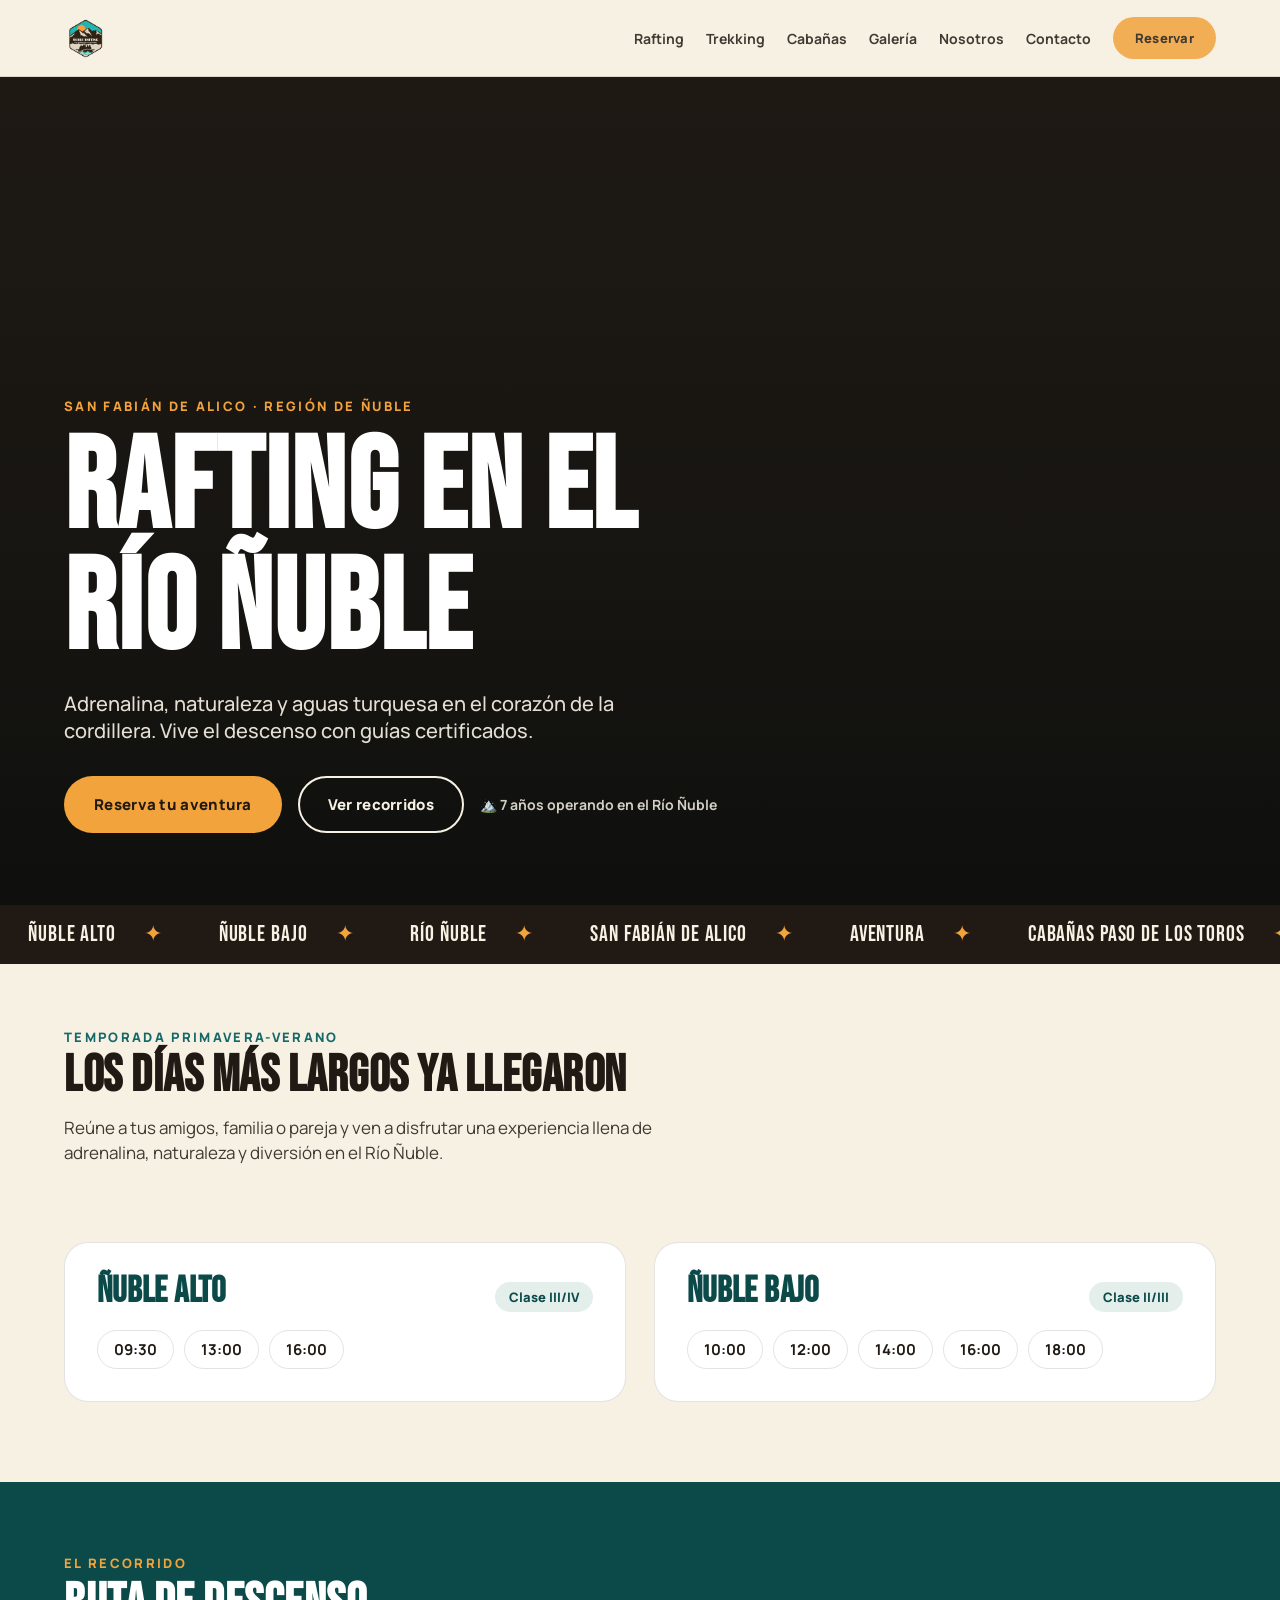
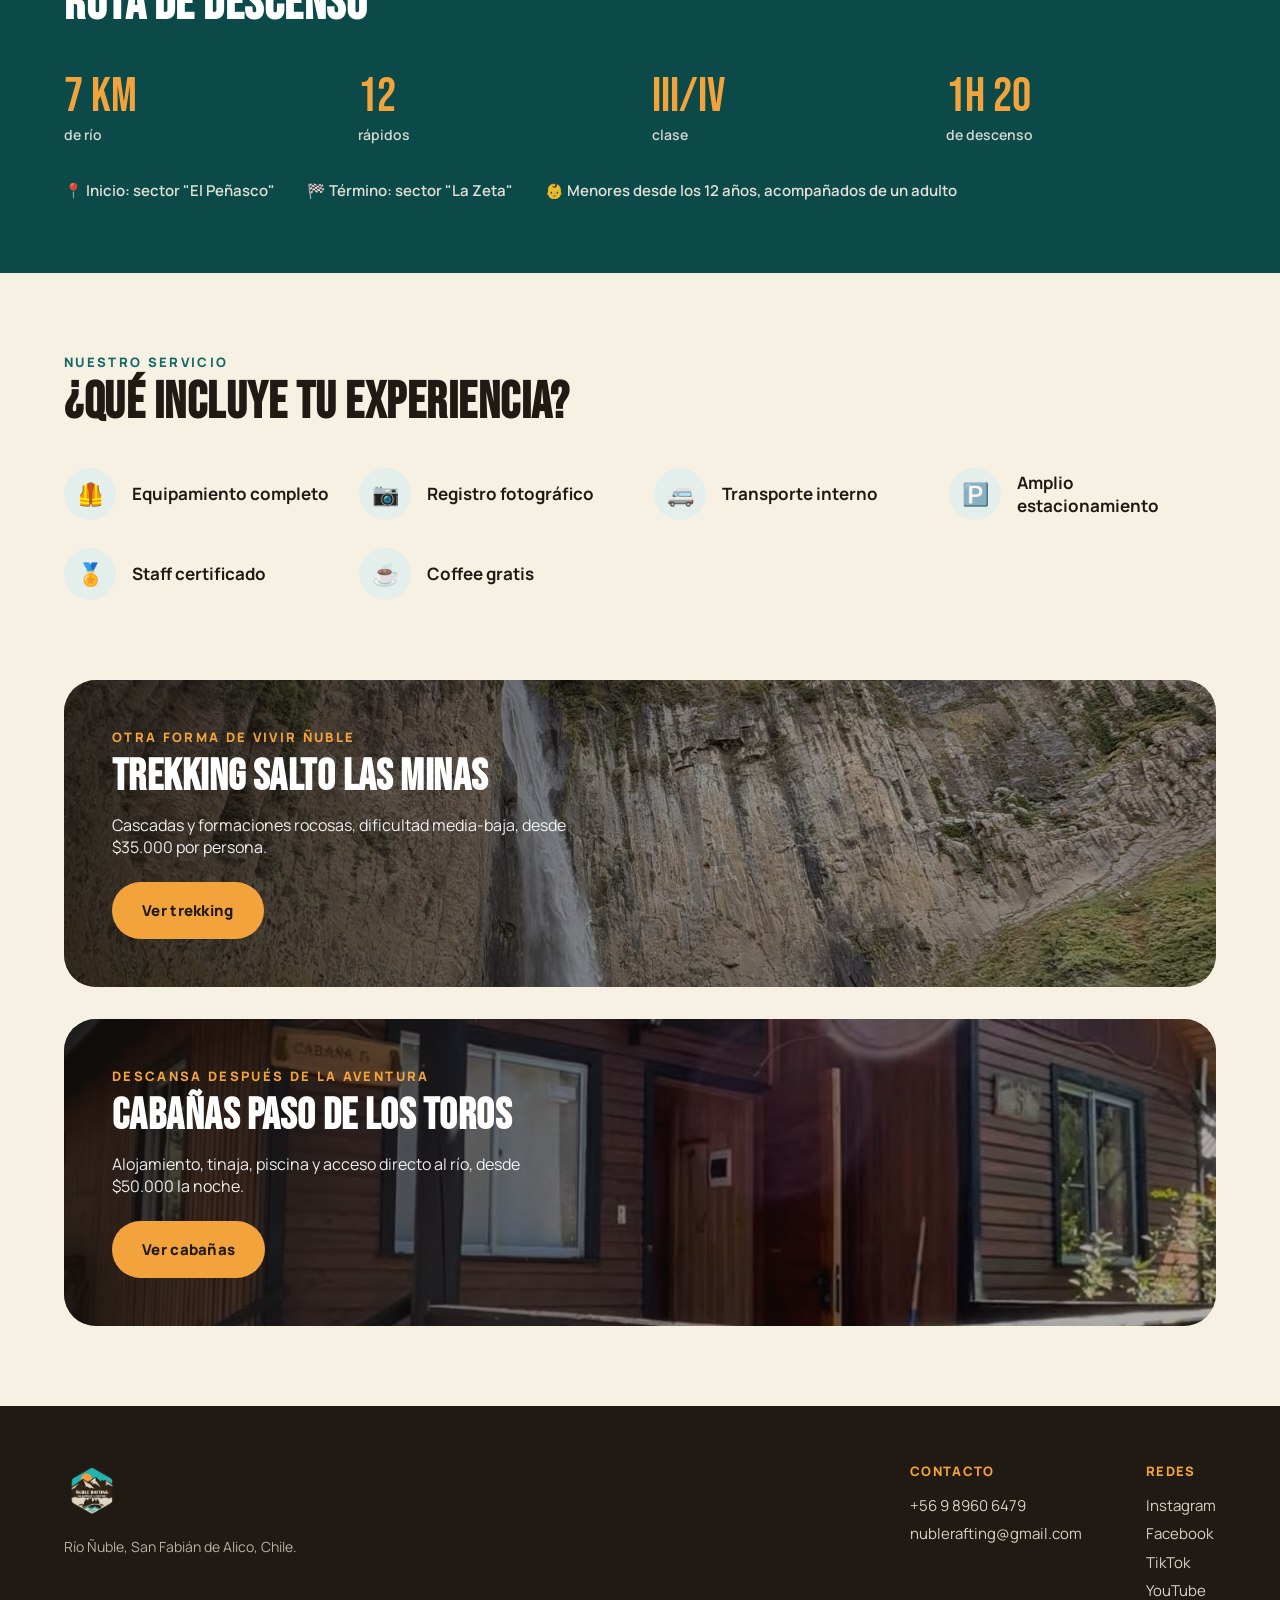
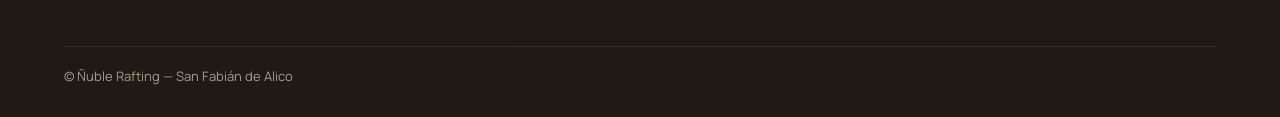
==== index.html @ 8f51d37c "Initial commit: sitio Ñuble Rafting Co-Authored-By: Claude Sonnet 5 <noreply@anthropic.com>" ====
<!doctype html>
<html lang="es">
<head>
<meta charset="utf-8">
<meta name="viewport" content="width=device-width, initial-scale=1">
<title>Ñuble Rafting — Rafting en el Río Ñuble, San Fabián de Alico</title>
<link rel="stylesheet" href="https://fonts.googleapis.com/css2?family=Bebas+Neue&family=Manrope:wght@400;500;600;700;800&display=swap">
<link rel="stylesheet" href="assets/styles.css">
</head>
<body>

<div class="nav">
  <img src="assets/logo.png" alt="Ñuble Rafting" style="height:44px;width:auto;object-fit:contain;">
  <button class="nav-toggle" aria-label="Abrir menú" aria-expanded="false"><span></span><span></span><span></span></button>
  <div class="nav-links">
    <a href="index.html#recorridos">Rafting</a>
    <a href="trekking.html">Trekking</a>
    <a href="cabanas.html">Cabañas</a>
    <a href="galeria.html">Galería</a>
    <a href="nosotros.html">Nosotros</a>
    <a href="contacto.html">Contacto</a>
    <a href="https://wa.me/56989606479" class="btn btn-sun" style="padding:10px 20px;font-size:13px;">Reservar</a>
  </div>
</div>

<!-- HERO -->
<div style="position:relative;width:100%;min-height:92vh;display:flex;align-items:flex-end;overflow:hidden;background:var(--ink);">
  <video src="assets/nuble-alto.mp4" autoplay muted loop playsinline style="position:absolute;inset:0;width:100%;height:100%;object-fit:cover;"></video>
  <div style="position:absolute;inset:0;background:linear-gradient(180deg, rgba(15,20,18,0.15) 0%, rgba(12,16,15,0.45) 55%, rgba(10,13,12,0.82) 100%);"></div>
  <div style="position:relative;width:100%;padding:0 5vw 72px;color:var(--cream);">
    <div class="eyebrow on-dark" style="margin-bottom:14px;">San Fabián de Alico · Región de Ñuble</div>
    <h1 style="font-size:clamp(56px,10vw,140px);margin:0 0 18px;color:#fff;">RAFTING EN EL<br>RÍO ÑUBLE</h1>
    <p style="font-size:clamp(16px,2vw,20px);max-width:560px;margin:0 0 32px;font-weight:500;opacity:0.92;">Adrenalina, naturaleza y aguas turquesa en el corazón de la cordillera. Vive el descenso con guías certificados.</p>
    <div style="display:flex;gap:16px;flex-wrap:wrap;align-items:center;">
      <a href="https://wa.me/56989606479" class="btn btn-sun">Reserva tu aventura</a>
      <a href="#recorridos" class="btn btn-outline">Ver recorridos</a>
      <span style="font-weight:700;font-size:14px;opacity:0.85;">🏔️ <span data-years>7</span> años operando en el Río Ñuble</span>
    </div>
  </div>
</div>

<!-- MARQUEE -->
<div style="background:var(--ink);color:var(--cream);padding:16px 0;overflow:hidden;white-space:nowrap;">
  <div class="marquee-track">
    <span style="display:inline-flex;align-items:center;padding:0 28px;font-family:'Bebas Neue',sans-serif;font-size:22px;letter-spacing:0.04em;">ÑUBLE ALTO <span style="color:var(--sun);margin-left:28px;">✦</span></span>
    <span style="display:inline-flex;align-items:center;padding:0 28px;font-family:'Bebas Neue',sans-serif;font-size:22px;letter-spacing:0.04em;">ÑUBLE BAJO <span style="color:var(--sun);margin-left:28px;">✦</span></span>
    <span style="display:inline-flex;align-items:center;padding:0 28px;font-family:'Bebas Neue',sans-serif;font-size:22px;letter-spacing:0.04em;">RÍO ÑUBLE <span style="color:var(--sun);margin-left:28px;">✦</span></span>
    <span style="display:inline-flex;align-items:center;padding:0 28px;font-family:'Bebas Neue',sans-serif;font-size:22px;letter-spacing:0.04em;">SAN FABIÁN DE ALICO <span style="color:var(--sun);margin-left:28px;">✦</span></span>
    <span style="display:inline-flex;align-items:center;padding:0 28px;font-family:'Bebas Neue',sans-serif;font-size:22px;letter-spacing:0.04em;">AVENTURA <span style="color:var(--sun);margin-left:28px;">✦</span></span>
    <span style="display:inline-flex;align-items:center;padding:0 28px;font-family:'Bebas Neue',sans-serif;font-size:22px;letter-spacing:0.04em;">CABAÑAS PASO DE LOS TOROS <span style="color:var(--sun);margin-left:28px;">✦</span></span>
    <span style="display:inline-flex;align-items:center;padding:0 28px;font-family:'Bebas Neue',sans-serif;font-size:22px;letter-spacing:0.04em;">ÑUBLE ALTO <span style="color:var(--sun);margin-left:28px;">✦</span></span>
    <span style="display:inline-flex;align-items:center;padding:0 28px;font-family:'Bebas Neue',sans-serif;font-size:22px;letter-spacing:0.04em;">ÑUBLE BAJO <span style="color:var(--sun);margin-left:28px;">✦</span></span>
    <span style="display:inline-flex;align-items:center;padding:0 28px;font-family:'Bebas Neue',sans-serif;font-size:22px;letter-spacing:0.04em;">RÍO ÑUBLE <span style="color:var(--sun);margin-left:28px;">✦</span></span>
    <span style="display:inline-flex;align-items:center;padding:0 28px;font-family:'Bebas Neue',sans-serif;font-size:22px;letter-spacing:0.04em;">SAN FABIÁN DE ALICO <span style="color:var(--sun);margin-left:28px;">✦</span></span>
    <span style="display:inline-flex;align-items:center;padding:0 28px;font-family:'Bebas Neue',sans-serif;font-size:22px;letter-spacing:0.04em;">AVENTURA <span style="color:var(--sun);margin-left:28px;">✦</span></span>
    <span style="display:inline-flex;align-items:center;padding:0 28px;font-family:'Bebas Neue',sans-serif;font-size:22px;letter-spacing:0.04em;">CABAÑAS PASO DE LOS TOROS <span style="color:var(--sun);margin-left:28px;">✦</span></span>
  </div>
</div>

<!-- TEMPORADA -->
<div style="padding:64px 5vw 20px;">
  <div class="eyebrow">Temporada primavera-verano</div>
  <h2 style="font-size:clamp(32px,4vw,52px);margin:6px 0 14px;">Los días más largos ya llegaron</h2>
  <p style="max-width:640px;font-size:17px;line-height:1.5;opacity:0.85;margin:0;">Reúne a tus amigos, familia o pareja y ven a disfrutar una experiencia llena de adrenalina, naturaleza y diversión en el Río Ñuble.</p>
</div>

<!-- RECORRIDOS -->
<div id="recorridos" style="padding:56px 5vw 80px;display:grid;grid-template-columns:repeat(2, minmax(0,1fr));gap:28px;">
  <div class="card">
    <div style="display:flex;align-items:baseline;justify-content:space-between;margin-bottom:18px;">
      <h3 style="font-size:36px;color:var(--teal-dark);">Ñuble Alto</h3>
      <span style="font-weight:800;font-size:13px;background:var(--teal-pale);color:var(--teal-dark);padding:6px 14px;border-radius:999px;">Clase III/IV</span>
    </div>
    <div style="display:flex;flex-wrap:wrap;gap:10px;">
      <span style="font-weight:700;font-size:15px;border:1.5px solid var(--line);padding:8px 16px;border-radius:999px;">09:30</span>
      <span style="font-weight:700;font-size:15px;border:1.5px solid var(--line);padding:8px 16px;border-radius:999px;">13:00</span>
      <span style="font-weight:700;font-size:15px;border:1.5px solid var(--line);padding:8px 16px;border-radius:999px;">16:00</span>
    </div>
  </div>
  <div class="card">
    <div style="display:flex;align-items:baseline;justify-content:space-between;margin-bottom:18px;">
      <h3 style="font-size:36px;color:var(--teal-dark);">Ñuble Bajo</h3>
      <span style="font-weight:800;font-size:13px;background:var(--teal-pale);color:var(--teal-dark);padding:6px 14px;border-radius:999px;">Clase II/III</span>
    </div>
    <div style="display:flex;flex-wrap:wrap;gap:10px;">
      <span style="font-weight:700;font-size:15px;border:1.5px solid var(--line);padding:8px 16px;border-radius:999px;">10:00</span>
      <span style="font-weight:700;font-size:15px;border:1.5px solid var(--line);padding:8px 16px;border-radius:999px;">12:00</span>
      <span style="font-weight:700;font-size:15px;border:1.5px solid var(--line);padding:8px 16px;border-radius:999px;">14:00</span>
      <span style="font-weight:700;font-size:15px;border:1.5px solid var(--line);padding:8px 16px;border-radius:999px;">16:00</span>
      <span style="font-weight:700;font-size:15px;border:1.5px solid var(--line);padding:8px 16px;border-radius:999px;">18:00</span>
    </div>
  </div>
</div>

<!-- RUTA DE DESCENSO -->
<div id="ruta" style="background:var(--teal-dark);color:var(--cream);padding:72px 5vw;">
  <div class="eyebrow on-dark">El recorrido</div>
  <h2 style="font-size:clamp(32px,4vw,52px);margin:8px 0 40px;color:#fff;">Ruta de Descenso</h2>
  <div style="display:grid;grid-template-columns:repeat(4, minmax(0,1fr));gap:24px;margin-bottom:36px;">
    <div><div style="font-family:'Bebas Neue',sans-serif;font-size:48px;color:var(--sun);">7 KM</div><div style="font-size:14px;font-weight:600;opacity:0.85;">de río</div></div>
    <div><div style="font-family:'Bebas Neue',sans-serif;font-size:48px;color:var(--sun);">12</div><div style="font-size:14px;font-weight:600;opacity:0.85;">rápidos</div></div>
    <div><div style="font-family:'Bebas Neue',sans-serif;font-size:48px;color:var(--sun);">III/IV</div><div style="font-size:14px;font-weight:600;opacity:0.85;">clase</div></div>
    <div><div style="font-family:'Bebas Neue',sans-serif;font-size:48px;color:var(--sun);">1H 20</div><div style="font-size:14px;font-weight:600;opacity:0.85;">de descenso</div></div>
  </div>
  <div style="display:flex;gap:32px;flex-wrap:wrap;font-weight:600;font-size:15px;opacity:0.9;">
    <div>📍 Inicio: sector "El Peñasco"</div>
    <div>🏁 Término: sector "La Zeta"</div>
    <div>👶 Menores desde los 12 años, acompañados de un adulto</div>
  </div>
</div>

<!-- QUE INCLUYE -->
<div id="incluye" style="padding:80px 5vw;">
  <div class="eyebrow">Nuestro servicio</div>
  <h2 style="font-size:clamp(32px,4vw,52px);margin:8px 0 40px;">¿Qué incluye tu experiencia?</h2>
  <div style="display:grid;grid-template-columns:repeat(auto-fit, minmax(220px,1fr));gap:28px;">
    <div style="display:flex;align-items:center;gap:16px;min-width:0;"><div class="icon-circle"><span style="font-size:22px;">🦺</span></div><div style="font-weight:700;font-size:17px;">Equipamiento completo</div></div>
    <div style="display:flex;align-items:center;gap:16px;min-width:0;"><div class="icon-circle"><span style="font-size:22px;">📷</span></div><div style="font-weight:700;font-size:17px;">Registro fotográfico</div></div>
    <div style="display:flex;align-items:center;gap:16px;min-width:0;"><div class="icon-circle"><span style="font-size:22px;">🚐</span></div><div style="font-weight:700;font-size:17px;">Transporte interno</div></div>
    <div style="display:flex;align-items:center;gap:16px;min-width:0;"><div class="icon-circle"><span style="font-size:22px;">🅿️</span></div><div style="font-weight:700;font-size:17px;">Amplio estacionamiento</div></div>
    <div style="display:flex;align-items:center;gap:16px;min-width:0;"><div class="icon-circle"><span style="font-size:22px;">🏅</span></div><div style="font-weight:700;font-size:17px;">Staff certificado</div></div>
    <div style="display:flex;align-items:center;gap:16px;min-width:0;"><div class="icon-circle"><span style="font-size:22px;">☕</span></div><div style="font-weight:700;font-size:17px;">Coffee gratis</div></div>
  </div>
</div>

<!-- TEASER TREKKING -->
<div style="margin:0 5vw 32px;border-radius:32px;overflow:hidden;position:relative;min-height:300px;display:flex;align-items:center;">
  <img src="assets/trekking-salto-las-minas.png" alt="Cascada Salto Las Minas" style="position:absolute;inset:0;width:100%;height:100%;object-fit:cover;">
  <div style="position:absolute;inset:0;background:linear-gradient(90deg, rgba(20,16,12,0.82) 0%, rgba(20,16,12,0.3) 70%);"></div>
  <div style="position:relative;padding:48px;max-width:560px;color:#fff;">
    <div class="eyebrow on-dark">Otra forma de vivir Ñuble</div>
    <h2 style="font-size:clamp(30px,3.6vw,44px);margin:10px 0 16px;color:#fff;">Trekking Salto Las Minas</h2>
    <p style="font-size:16px;opacity:0.92;margin:0 0 24px;">Cascadas y formaciones rocosas, dificultad media-baja, desde $35.000 por persona.</p>
    <a href="trekking.html" class="btn btn-sun">Ver trekking</a>
  </div>
</div>

<!-- CTA CABAÑAS -->
<div style="margin:0 5vw 80px;border-radius:32px;overflow:hidden;position:relative;min-height:300px;display:flex;align-items:center;">
  <img src="assets/cabana-5.png" alt="Cabañas Paso de los Toros" style="position:absolute;inset:0;width:100%;height:100%;object-fit:cover;">
  <div style="position:absolute;inset:0;background:linear-gradient(90deg, rgba(20,16,12,0.82) 0%, rgba(20,16,12,0.35) 70%);"></div>
  <div style="position:relative;padding:48px;max-width:560px;color:#fff;">
    <div class="eyebrow on-dark">Descansa después de la aventura</div>
    <h2 style="font-size:clamp(30px,3.6vw,44px);margin:10px 0 16px;color:#fff;">Cabañas Paso de los Toros</h2>
    <p style="font-size:16px;opacity:0.92;margin:0 0 24px;">Alojamiento, tinaja, piscina y acceso directo al río, desde $50.000 la noche.</p>
    <a href="cabanas.html" class="btn btn-sun">Ver cabañas</a>
  </div>
</div>

<div class="footer">
  <div class="footer-top">
    <div>
      <img src="assets/logo.png" alt="Ñuble Rafting" style="height:56px;width:auto;object-fit:contain;margin-bottom:14px;">
      <div style="font-size:14px;opacity:0.7;max-width:260px;">Río Ñuble, San Fabián de Alico, Chile.</div>
    </div>
    <div style="display:flex;gap:64px;flex-wrap:wrap;">
      <div>
        <div class="footer-col-title">Contacto</div>
        <div class="footer-list"><div>+56 9 8960 6479</div><div>nublerafting@gmail.com</div></div>
      </div>
      <div>
        <div class="footer-col-title">Redes</div>
        <div class="footer-list">
          <div><a href="https://www.instagram.com/nuble_rafting/">Instagram</a></div>
          <div><a href="https://www.facebook.com/p/%C3%91uble-Rafting-100071367050148/">Facebook</a></div>
          <div><a href="https://www.tiktok.com/@nuble.rafting">TikTok</a></div>
          <div><a href="https://www.youtube.com/@nublerafting7765">YouTube</a></div>
        </div>
      </div>
    </div>
  </div>
  <div class="footer-bottom">© Ñuble Rafting — San Fabián de Alico</div>
</div>

<script src="assets/site.js"></script>
</body>
</html>
---- assets/styles.css ----
:root{
  --teal:#146868; --teal-dark:#0c4a4a; --teal-pale:#e4efec;
  --ink:#211a14; --cream:#f7f1e4; --sun:#f2a33b; --sun-dark:#d98a1f;
  --line: rgba(33,26,20,0.12);
  --nav-h: 76px;
}
[id]{scroll-margin-top: calc(var(--nav-h) + 16px);}
*{box-sizing:border-box;}
body{margin:0;background:var(--cream);font-family:'Manrope',sans-serif;color:var(--ink);}
h1,h2,h3{font-family:'Bebas Neue',sans-serif;letter-spacing:0.01em;line-height:0.95;margin:0;}
a{color:inherit;text-decoration:none;}
img,video{max-width:100%;}
.btn{display:inline-flex;align-items:center;gap:10px;padding:16px 28px;border-radius:999px;font-weight:800;font-size:15px;letter-spacing:0.02em;border:2px solid transparent;cursor:pointer;}
.btn-sun{background:var(--sun);color:var(--ink);}
.btn-sun:hover{background:var(--sun-dark);}
.btn-outline{background:transparent;color:var(--cream);border-color:var(--cream);}
.btn-outline:hover{background:rgba(247,241,228,0.12);}
.eyebrow{font-size:13px;font-weight:800;letter-spacing:0.18em;text-transform:uppercase;color:var(--teal);}
.eyebrow.on-dark{color:var(--sun);}
.card{background:#fff;border-radius:24px;padding:32px;border:1px solid var(--line);}
.nav{position:sticky;top:0;z-index:40;display:flex;align-items:center;justify-content:space-between;padding:16px 5vw;background:rgba(247,241,228,0.92);backdrop-filter:blur(6px);border-bottom:1px solid var(--line);flex-wrap:wrap;row-gap:14px;}
.nav-links{display:flex;align-items:center;gap:22px;font-weight:700;font-size:14px;flex-wrap:wrap;}
.nav-links a{opacity:0.85;}
.nav-toggle{display:none;flex-direction:column;justify-content:center;align-items:center;gap:5px;width:38px;height:38px;background:transparent;border:none;padding:0;cursor:pointer;flex:none;}
.nav-toggle span{display:block;width:22px;height:2.5px;background:var(--ink);border-radius:2px;transition:transform 0.2s ease, opacity 0.2s ease;}
.nav-toggle.open span:nth-child(1){transform:translateY(7.5px) rotate(45deg);}
.nav-toggle.open span:nth-child(2){opacity:0;}
.nav-toggle.open span:nth-child(3){transform:translateY(-7.5px) rotate(-45deg);}
@media (max-width:760px){
  .nav-toggle{display:flex;}
  .nav-links{display:none;width:100%;flex-direction:column;align-items:stretch;gap:4px;font-size:15px;}
  .nav-links.open{display:flex;}
  .nav-links a{padding:12px 4px;text-align:center;border-radius:10px;}
  .nav-links a.btn{justify-content:center;margin-top:8px;}
}
.footer{background:var(--ink);color:var(--cream);padding:56px 5vw 32px;}
.footer-top{display:flex;justify-content:space-between;flex-wrap:wrap;gap:32px;margin-bottom:40px;}
.footer-col-title{font-weight:800;font-size:13px;letter-spacing:0.1em;text-transform:uppercase;color:var(--sun);margin-bottom:12px;}
.footer-list{font-size:15px;opacity:0.85;line-height:1.9;}
.footer-bottom{border-top:1px solid rgba(247,241,228,0.15);padding-top:20px;font-size:13px;opacity:0.6;}
@keyframes marquee{0%{transform:translateX(0);}100%{transform:translateX(-50%);}}
.marquee-track{display:flex;width:max-content;animation:marquee 32s linear infinite;}
.icon-circle{width:52px;height:52px;border-radius:999px;background:var(--teal-pale);display:flex;align-items:center;justify-content:center;flex:none;}
.tile{position:relative;border-radius:20px;overflow:hidden;background:#fff;}
.tile img,.tile video{position:absolute;inset:0;width:100%;height:100%;object-fit:cover;}
.tag{position:absolute;left:14px;bottom:14px;background:rgba(20,16,12,0.65);color:#fff;font-weight:800;font-size:12px;letter-spacing:0.06em;text-transform:uppercase;padding:6px 12px;border-radius:999px;}
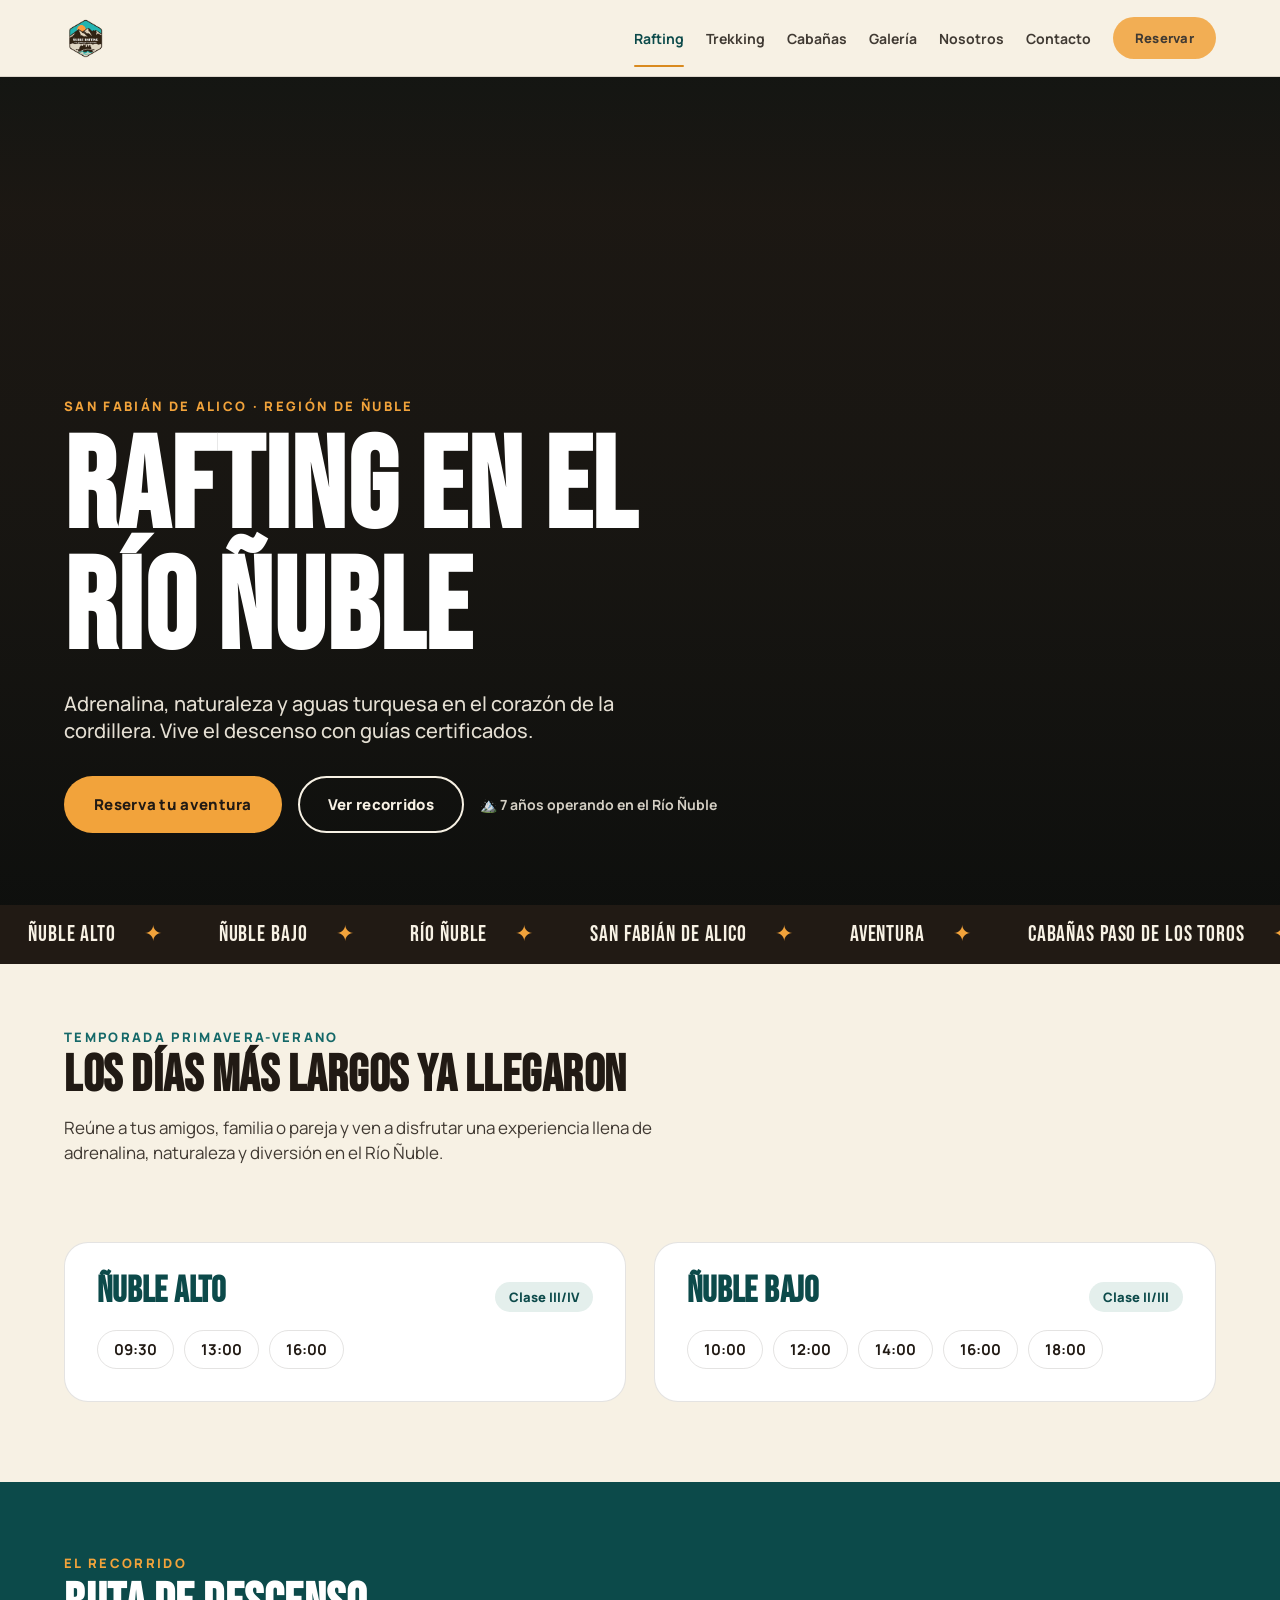
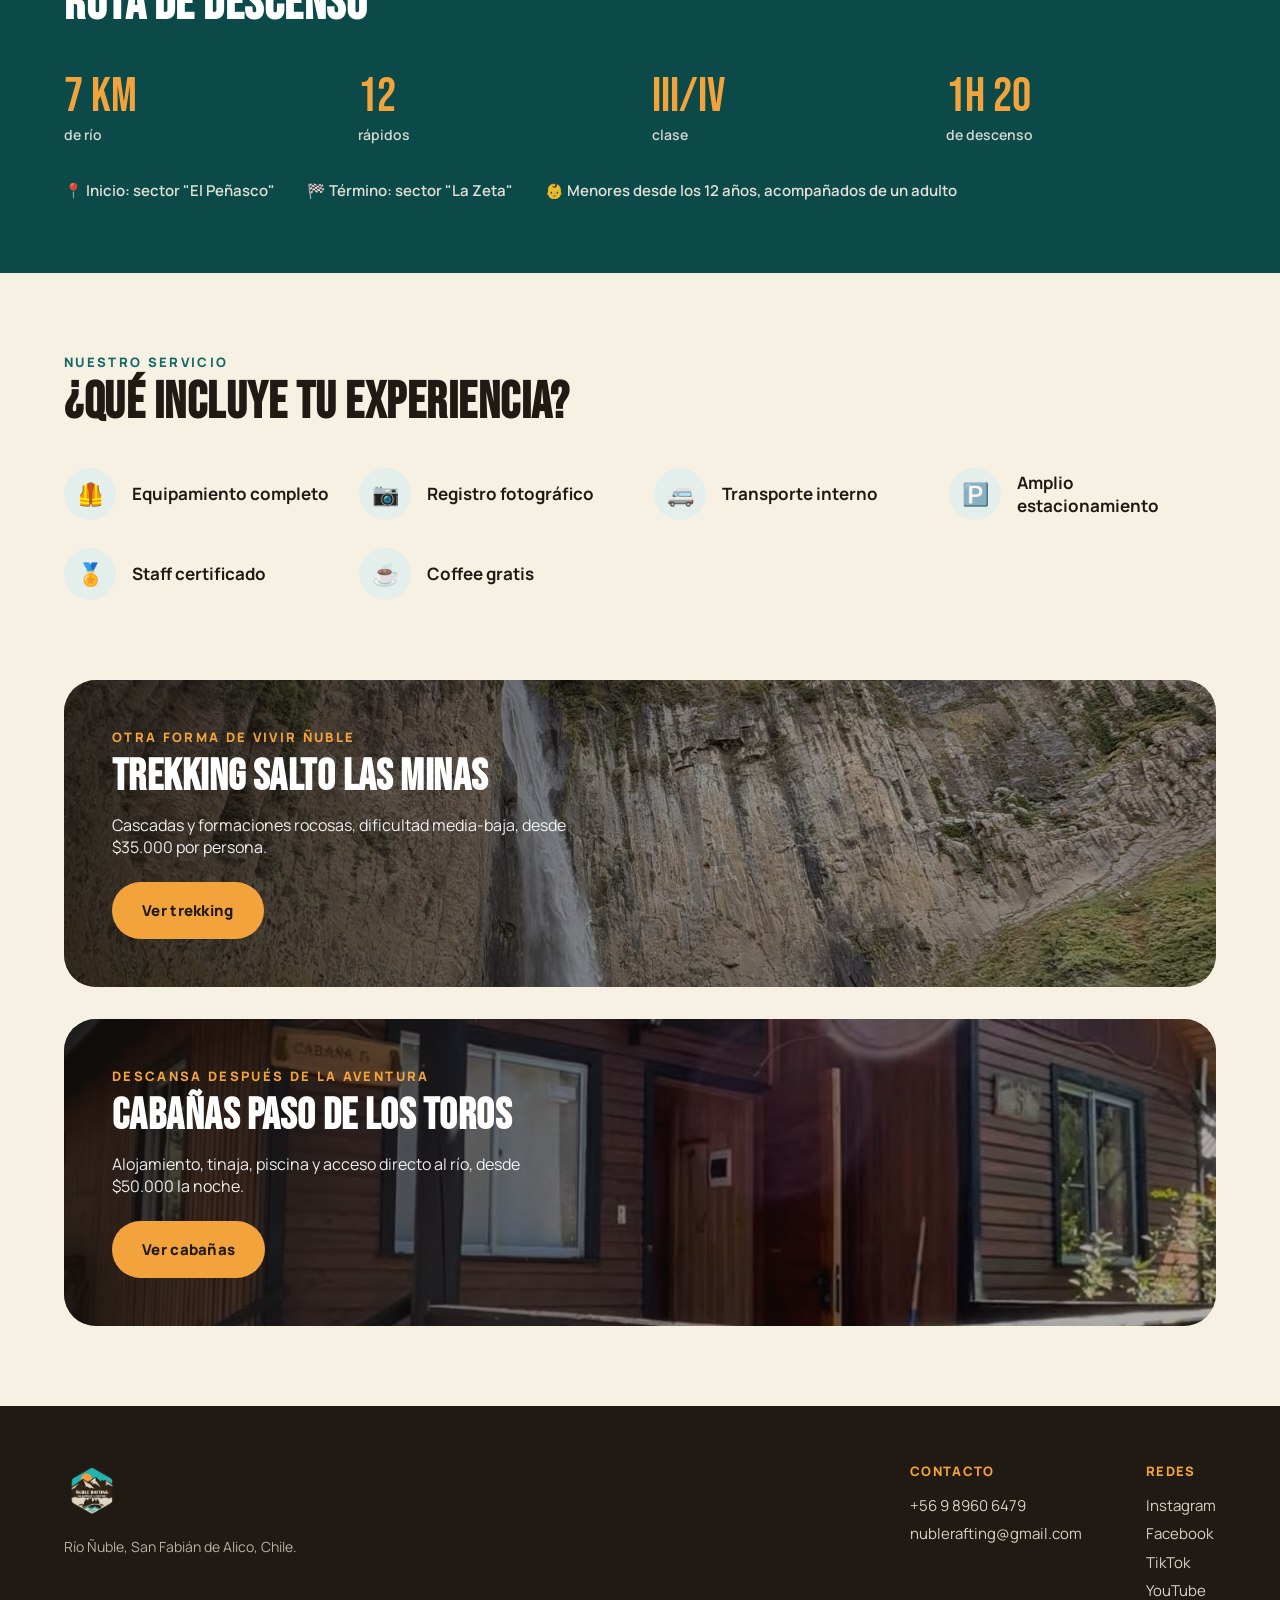
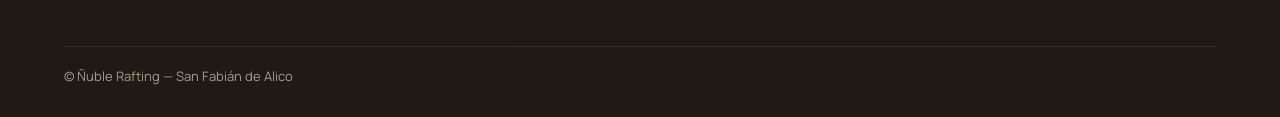
==== commit 6a9a52c4: "Corrige nav mobile, links de contacto, scroll a anclas y grillas responsivas - Menu hamburguesa en m" ====
--- a/index.html
+++ b/index.html
@@ -13,12 +13,12 @@
   <img src="assets/logo.png" alt="Ñuble Rafting" style="height:44px;width:auto;object-fit:contain;">
   <button class="nav-toggle" aria-label="Abrir menú" aria-expanded="false"><span></span><span></span><span></span></button>
   <div class="nav-links">
-    <a href="index.html#recorridos">Rafting</a>
-    <a href="trekking.html">Trekking</a>
-    <a href="cabanas.html">Cabañas</a>
-    <a href="galeria.html">Galería</a>
-    <a href="nosotros.html">Nosotros</a>
-    <a href="contacto.html">Contacto</a>
+    <a href="index.html#recorridos" class="nav-link">Rafting</a>
+    <a href="trekking.html" class="nav-link">Trekking</a>
+    <a href="cabanas.html" class="nav-link">Cabañas</a>
+    <a href="galeria.html" class="nav-link">Galería</a>
+    <a href="nosotros.html" class="nav-link">Nosotros</a>
+    <a href="contacto.html" class="nav-link">Contacto</a>
     <a href="https://wa.me/56989606479" class="btn btn-sun" style="padding:10px 20px;font-size:13px;">Reservar</a>
   </div>
 </div>
@@ -26,7 +26,7 @@
 <!-- HERO -->
 <div style="position:relative;width:100%;min-height:92vh;display:flex;align-items:flex-end;overflow:hidden;background:var(--ink);">
   <video src="assets/nuble-alto.mp4" autoplay muted loop playsinline style="position:absolute;inset:0;width:100%;height:100%;object-fit:cover;"></video>
-  <div style="position:absolute;inset:0;background:linear-gradient(180deg, rgba(15,20,18,0.15) 0%, rgba(12,16,15,0.45) 55%, rgba(10,13,12,0.82) 100%);"></div>
+  <div style="position:absolute;inset:0;background:linear-gradient(180deg, rgba(15,20,18,0.7) 0%, rgba(12,16,15,0.25) 16%, rgba(12,16,15,0.45) 55%, rgba(10,13,12,0.82) 100%);"></div>
   <div style="position:relative;width:100%;padding:0 5vw 72px;color:var(--cream);">
     <div class="eyebrow on-dark" style="margin-bottom:14px;">San Fabián de Alico · Región de Ñuble</div>
     <h1 style="font-size:clamp(56px,10vw,140px);margin:0 0 18px;color:#fff;">RAFTING EN EL<br>RÍO ÑUBLE</h1>
@@ -156,7 +156,7 @@
     <div style="display:flex;gap:64px;flex-wrap:wrap;">
       <div>
         <div class="footer-col-title">Contacto</div>
-        <div class="footer-list"><div>+56 9 8960 6479</div><div>nublerafting@gmail.com</div></div>
+        <div class="footer-list"><div><a href="tel:+56989606479">+56 9 8960 6479</a></div><div><a href="mailto:nublerafting@gmail.com">nublerafting@gmail.com</a></div></div>
       </div>
       <div>
         <div class="footer-col-title">Redes</div>
--- a/assets/styles.css
+++ b/assets/styles.css
@@ -19,19 +19,23 @@
 .eyebrow.on-dark{color:var(--sun);}
 .card{background:#fff;border-radius:24px;padding:32px;border:1px solid var(--line);}
 .nav{position:sticky;top:0;z-index:40;display:flex;align-items:center;justify-content:space-between;padding:16px 5vw;background:rgba(247,241,228,0.92);backdrop-filter:blur(6px);border-bottom:1px solid var(--line);flex-wrap:wrap;row-gap:14px;}
-.nav-links{display:flex;align-items:center;gap:22px;font-weight:700;font-size:14px;flex-wrap:wrap;}
+.nav-links{display:flex;align-items:center;gap:22px;font-weight:700;font-size:14px;flex-wrap:wrap;position:relative;}
 .nav-links a{opacity:0.85;}
+.nav-links a.active{opacity:1;color:var(--teal-dark);}
 .nav-toggle{display:none;flex-direction:column;justify-content:center;align-items:center;gap:5px;width:38px;height:38px;background:transparent;border:none;padding:0;cursor:pointer;flex:none;}
 .nav-toggle span{display:block;width:22px;height:2.5px;background:var(--ink);border-radius:2px;transition:transform 0.2s ease, opacity 0.2s ease;}
 .nav-toggle.open span:nth-child(1){transform:translateY(7.5px) rotate(45deg);}
 .nav-toggle.open span:nth-child(2){opacity:0;}
 .nav-toggle.open span:nth-child(3){transform:translateY(-7.5px) rotate(-45deg);}
+.nav-indicator{position:absolute;left:0;bottom:-8px;width:0;height:2.5px;background:var(--sun-dark);border-radius:999px;opacity:0;pointer-events:none;transition:left 0.3s cubic-bezier(0.4,0,0.2,1), width 0.3s cubic-bezier(0.4,0,0.2,1), opacity 0.2s ease;}
 @media (max-width:760px){
   .nav-toggle{display:flex;}
   .nav-links{display:none;width:100%;flex-direction:column;align-items:stretch;gap:4px;font-size:15px;}
   .nav-links.open{display:flex;}
   .nav-links a{padding:12px 4px;text-align:center;border-radius:10px;}
+  .nav-links a.active{background:var(--teal-pale);}
   .nav-links a.btn{justify-content:center;margin-top:8px;}
+  .nav-indicator{display:none;}
 }
 .footer{background:var(--ink);color:var(--cream);padding:56px 5vw 32px;}
 .footer-top{display:flex;justify-content:space-between;flex-wrap:wrap;gap:32px;margin-bottom:40px;}
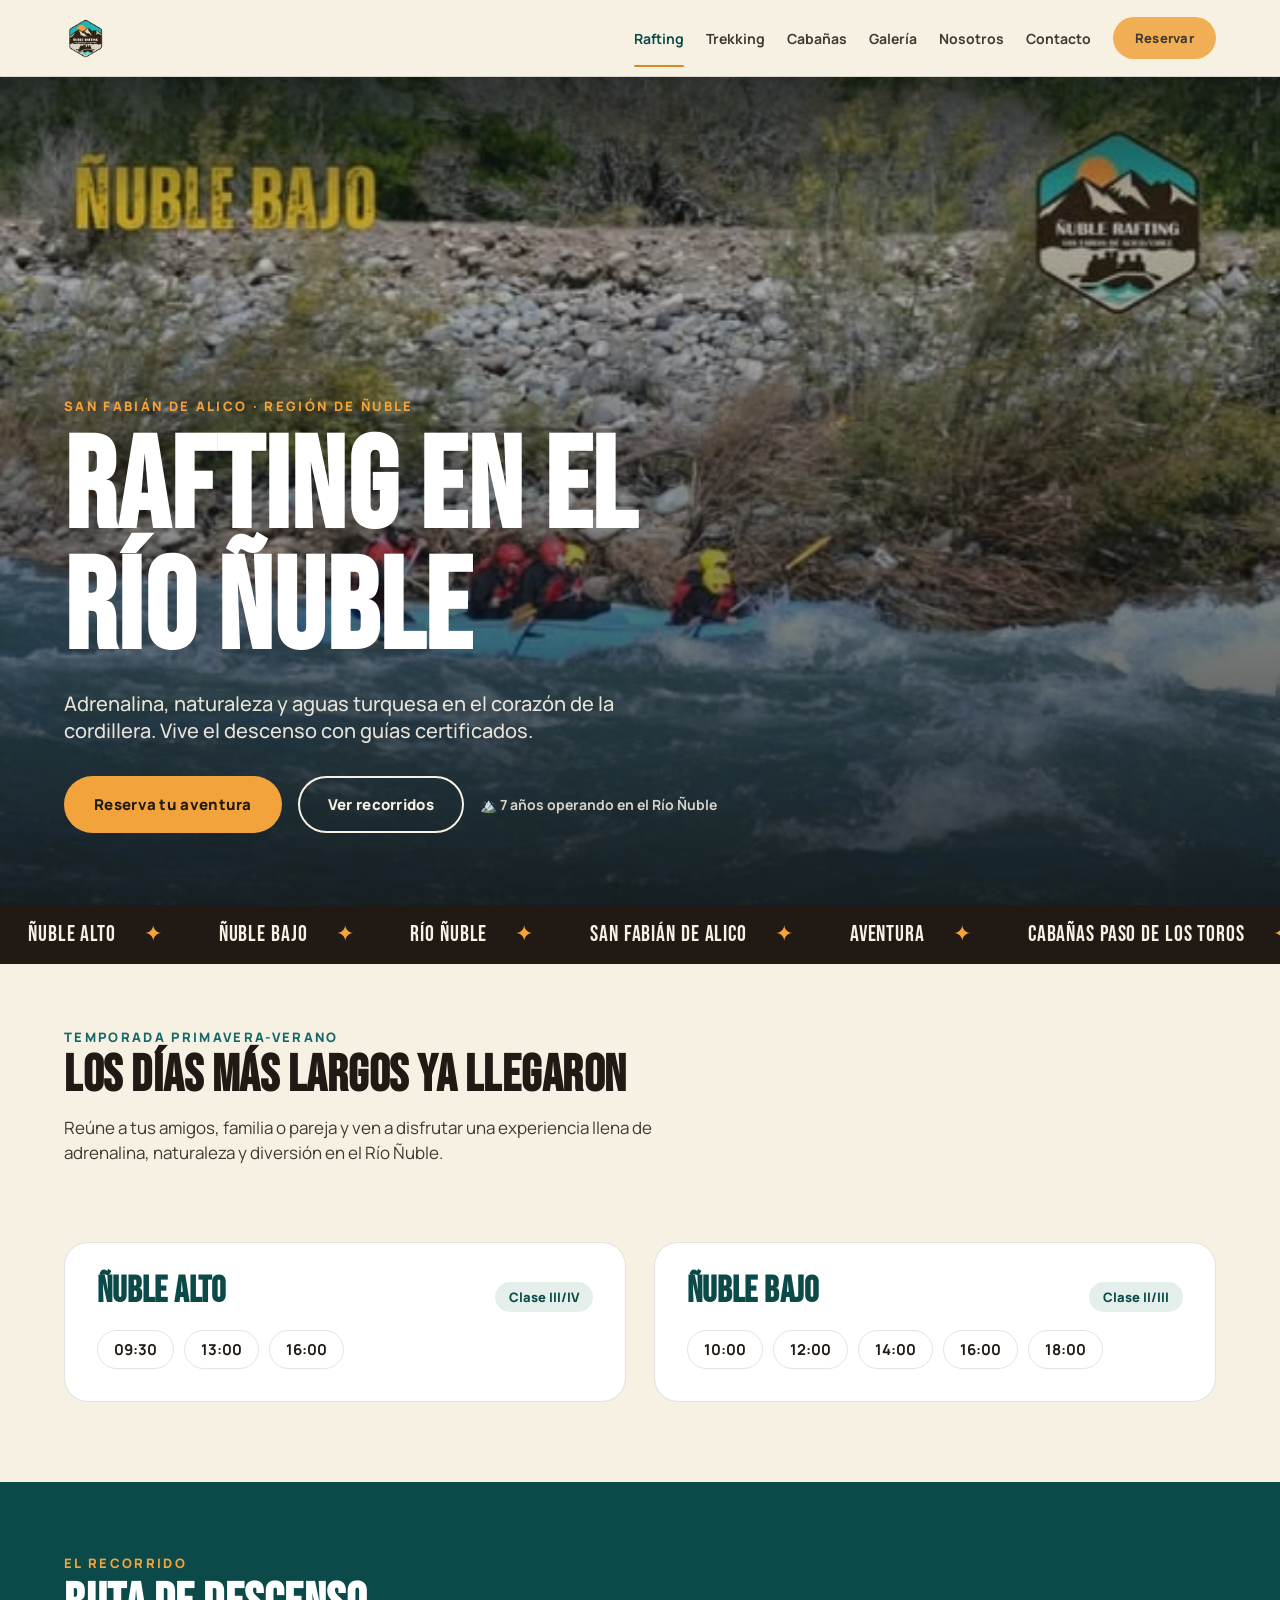
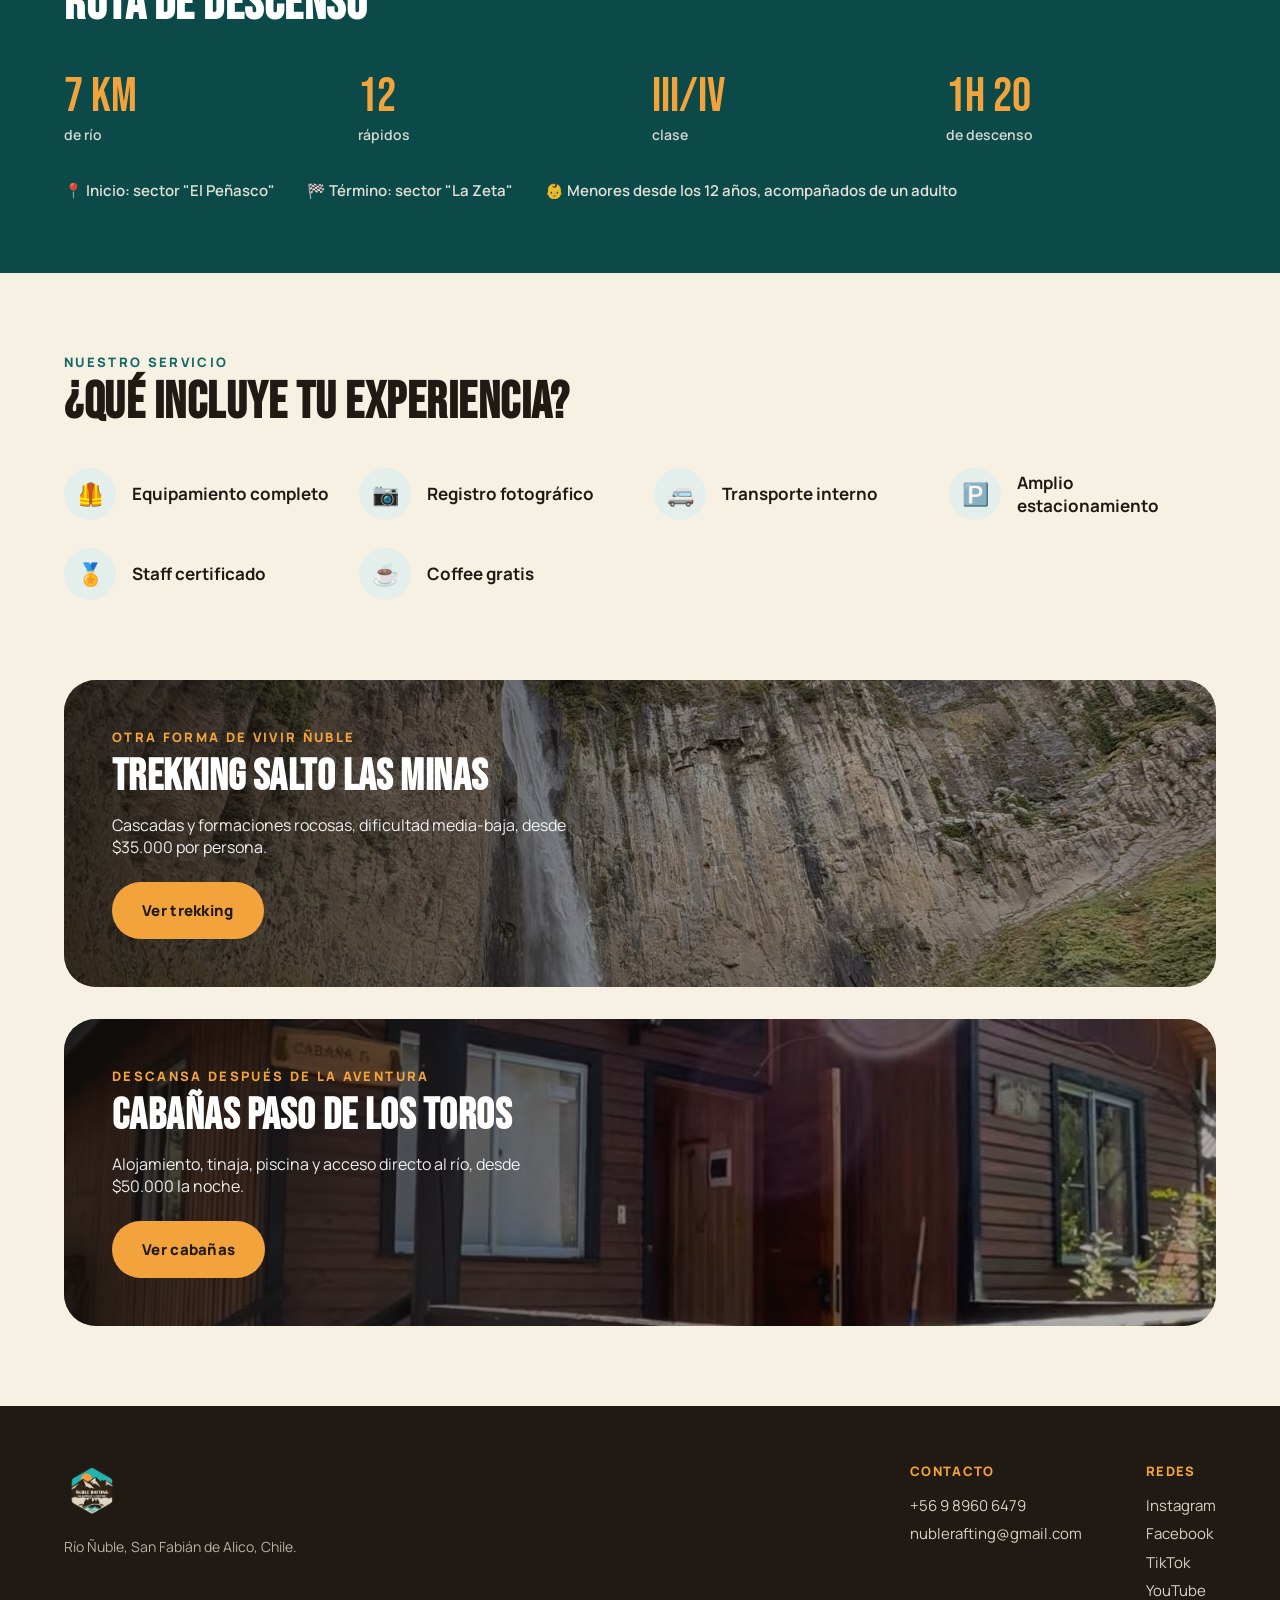
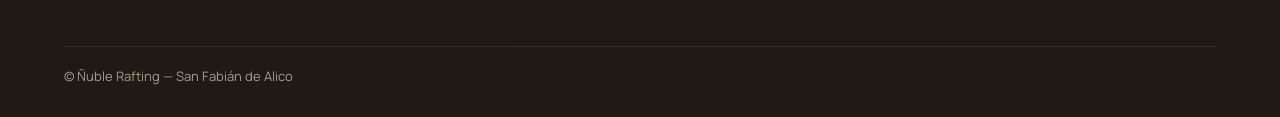
==== commit a8422e6d: "Comprime el video del hero para que cargue rápido El video original pesaba 15.6 MB para 5.9 segundos" ====
--- a/index.html
+++ b/index.html
@@ -25,7 +25,7 @@
 
 <!-- HERO -->
 <div style="position:relative;width:100%;min-height:92vh;display:flex;align-items:flex-end;overflow:hidden;background:var(--ink);">
-  <video src="assets/nuble-alto.mp4" autoplay muted loop playsinline style="position:absolute;inset:0;width:100%;height:100%;object-fit:cover;"></video>
+  <video src="assets/nuble-alto.mp4" poster="assets/nuble-bajo.png" autoplay muted loop playsinline preload="auto" style="position:absolute;inset:0;width:100%;height:100%;object-fit:cover;background:var(--ink);"></video>
   <div style="position:absolute;inset:0;background:linear-gradient(180deg, rgba(15,20,18,0.7) 0%, rgba(12,16,15,0.25) 16%, rgba(12,16,15,0.45) 55%, rgba(10,13,12,0.82) 100%);"></div>
   <div style="position:relative;width:100%;padding:0 5vw 72px;color:var(--cream);">
     <div class="eyebrow on-dark" style="margin-bottom:14px;">San Fabián de Alico · Región de Ñuble</div>
@@ -65,9 +65,9 @@
 </div>
 
 <!-- RECORRIDOS -->
-<div id="recorridos" style="padding:56px 5vw 80px;display:grid;grid-template-columns:repeat(2, minmax(0,1fr));gap:28px;">
+<div id="recorridos" style="padding:56px 5vw 80px;display:grid;grid-template-columns:repeat(auto-fit, minmax(280px,1fr));gap:28px;">
   <div class="card">
-    <div style="display:flex;align-items:baseline;justify-content:space-between;margin-bottom:18px;">
+    <div style="display:flex;flex-wrap:wrap;align-items:baseline;justify-content:space-between;gap:8px 14px;margin-bottom:18px;">
       <h3 style="font-size:36px;color:var(--teal-dark);">Ñuble Alto</h3>
       <span style="font-weight:800;font-size:13px;background:var(--teal-pale);color:var(--teal-dark);padding:6px 14px;border-radius:999px;">Clase III/IV</span>
     </div>
@@ -78,7 +78,7 @@
     </div>
   </div>
   <div class="card">
-    <div style="display:flex;align-items:baseline;justify-content:space-between;margin-bottom:18px;">
+    <div style="display:flex;flex-wrap:wrap;align-items:baseline;justify-content:space-between;gap:8px 14px;margin-bottom:18px;">
       <h3 style="font-size:36px;color:var(--teal-dark);">Ñuble Bajo</h3>
       <span style="font-weight:800;font-size:13px;background:var(--teal-pale);color:var(--teal-dark);padding:6px 14px;border-radius:999px;">Clase II/III</span>
     </div>
--- a/assets/styles.css
+++ b/assets/styles.css
@@ -48,3 +48,7 @@
 .tile{position:relative;border-radius:20px;overflow:hidden;background:#fff;}
 .tile img,.tile video{position:absolute;inset:0;width:100%;height:100%;object-fit:cover;}
 .tag{position:absolute;left:14px;bottom:14px;background:rgba(20,16,12,0.65);color:#fff;font-weight:800;font-size:12px;letter-spacing:0.06em;text-transform:uppercase;padding:6px 12px;border-radius:999px;}
+.gallery-grid{display:grid;grid-template-columns:repeat(4, minmax(0,1fr));grid-auto-rows:220px;}
+@media (max-width:760px){
+  .gallery-grid{grid-template-columns:repeat(2, minmax(0,1fr));grid-auto-rows:150px;}
+}
